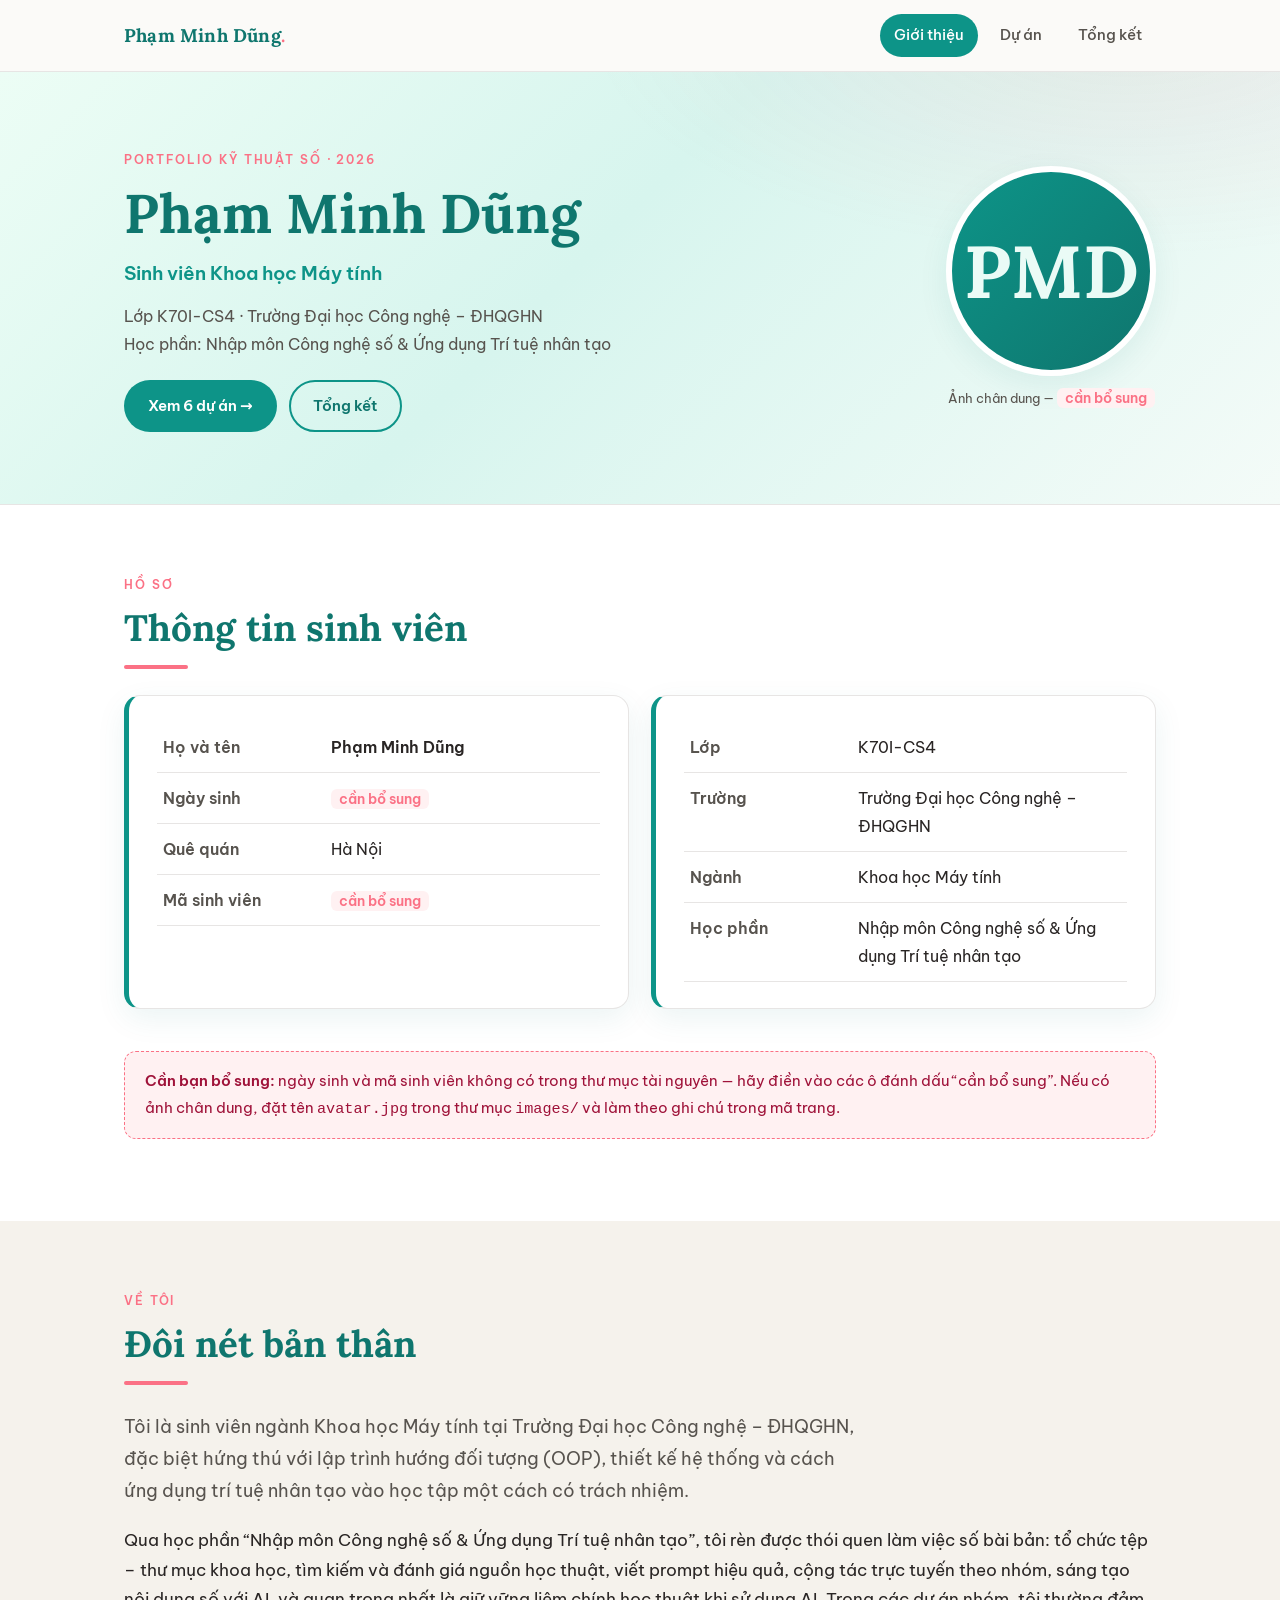
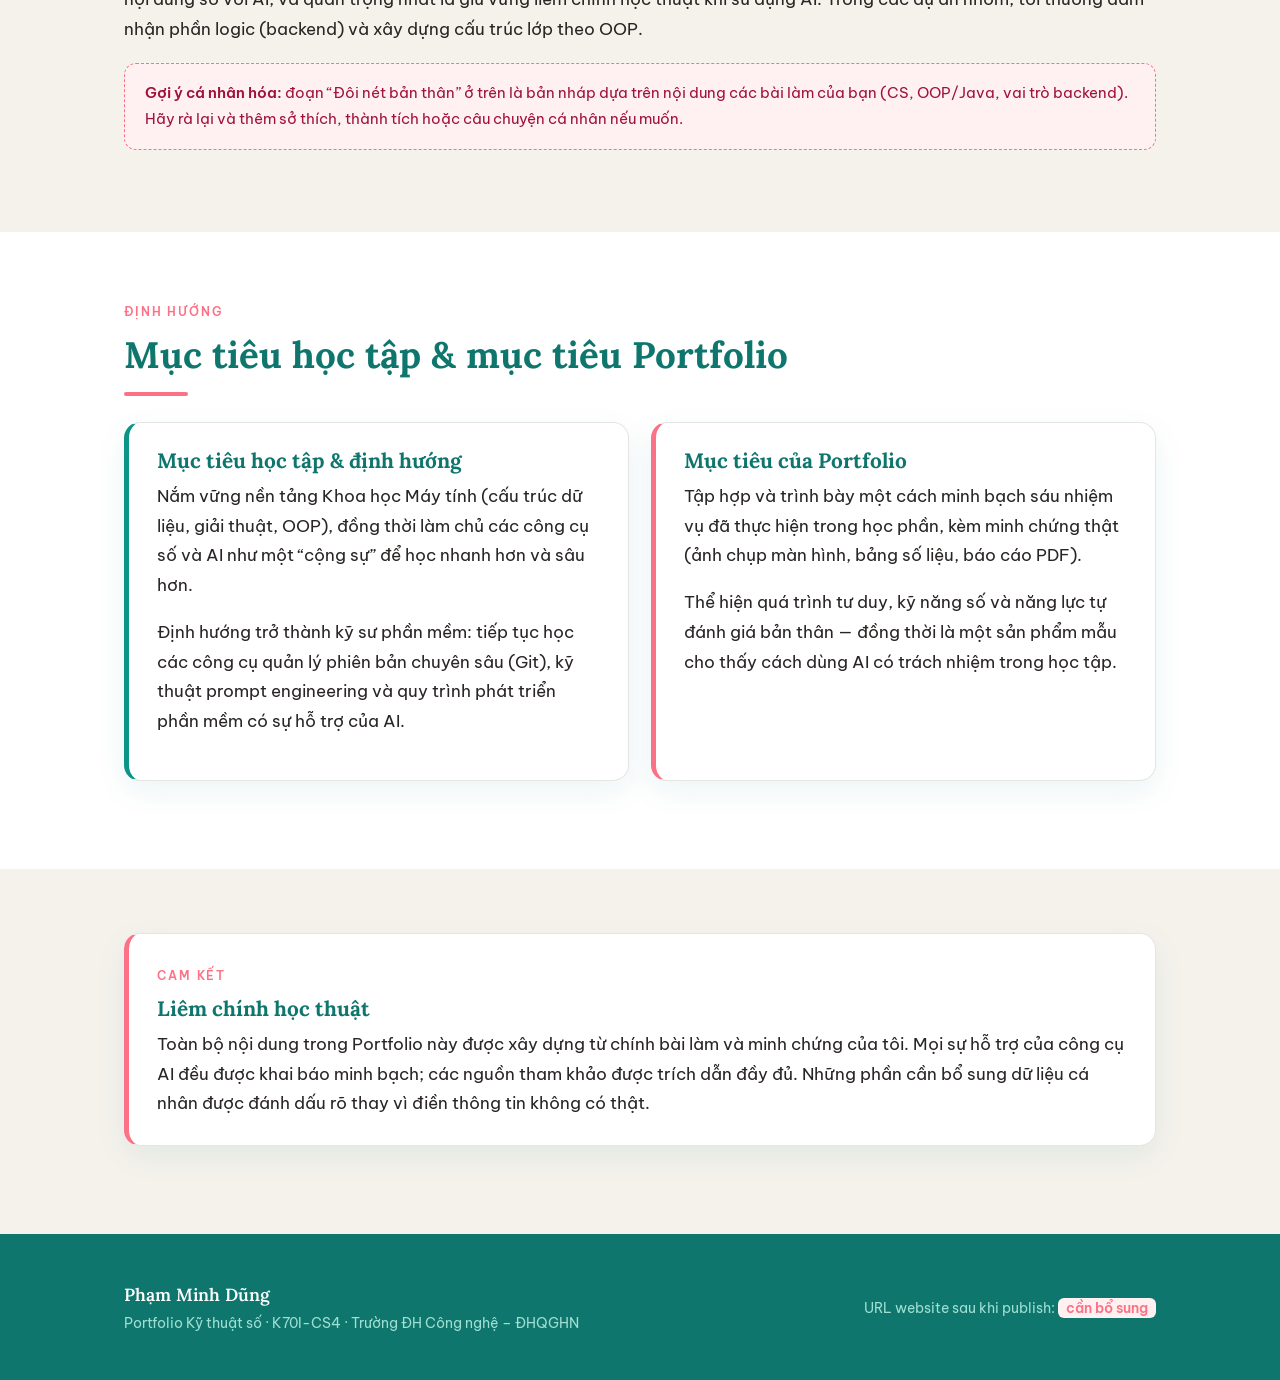
==== index.html @ ff03d9b2 "Add files via upload" ====
<!DOCTYPE html>
<html lang="vi">
<head>
<meta charset="UTF-8">
<meta name="viewport" content="width=device-width, initial-scale=1.0">
<title>Portfolio · Phạm Minh Dũng — Giới thiệu</title>
<meta name="description" content="Portfolio Kỹ thuật số — Phạm Minh Dũng, K70I-CS4, Trường Đại học Công nghệ – ĐHQGHN.">
<link rel="stylesheet" href="styles.css">
</head>
<body>

<!-- NAV -->
<nav class="nav">
  <div class="nav-inner">
    <a class="brand" href="index.html">Phạm Minh Dũng<span>.</span></a>
    <div class="nav-links">
      <a href="index.html" class="active">Giới thiệu</a>
      <a href="du-an.html">Dự án</a>
      <a href="tong-ket.html">Tổng kết</a>
    </div>
  </div>
</nav>

<!-- HERO -->
<header class="hero">
  <div class="hero-inner">
    <div class="hero-text">
      <span class="kicker">Portfolio Kỹ thuật số · 2026</span>
      <h1>Phạm Minh Dũng</h1>
      <div class="hero-role">Sinh viên Khoa học Máy tính</div>
      <p class="hero-meta">Lớp K70I-CS4 · Trường Đại học Công nghệ – ĐHQGHN<br>
      Học phần: Nhập môn Công nghệ số &amp; Ứng dụng Trí tuệ nhân tạo</p>
      <div class="btn-row">
        <a class="btn btn-primary" href="du-an.html">Xem 6 dự án →</a>
        <a class="btn btn-ghost" href="tong-ket.html">Tổng kết</a>
      </div>
    </div>
    <div class="portrait-col">
      <!-- Khi có ảnh chân dung: thay khối dưới bằng <img class="portrait" src="images/avatar.jpg" alt="Phạm Minh Dũng"> -->
      <div class="portrait-ph">PMD</div>
      <div class="portrait-cap">Ảnh chân dung — <span class="todo">cần bổ sung</span></div>
    </div>
  </div>
</header>

<!-- THÔNG TIN SINH VIÊN -->
<section class="section-white">
  <div class="wrap">
    <span class="kicker">Hồ sơ</span>
    <h2>Thông tin sinh viên</h2>
    <div class="divider"></div>
    <div class="grid grid-2">
      <div class="card">
        <table class="info-table">
          <tr><td>Họ và tên</td><td><strong>Phạm Minh Dũng</strong></td></tr>
          <tr><td>Ngày sinh</td><td><span class="todo">cần bổ sung</span></td></tr>
          <tr><td>Quê quán</td><td>Hà Nội</td></tr>
          <tr><td>Mã sinh viên</td><td><span class="todo">cần bổ sung</span></td></tr>
        </table>
      </div>
      <div class="card">
        <table class="info-table">
          <tr><td>Lớp</td><td>K70I-CS4</td></tr>
          <tr><td>Trường</td><td>Trường Đại học Công nghệ – ĐHQGHN</td></tr>
          <tr><td>Ngành</td><td>Khoa học Máy tính</td></tr>
          <tr><td>Học phần</td><td>Nhập môn Công nghệ số &amp; Ứng dụng Trí tuệ nhân tạo</td></tr>
        </table>
      </div>
    </div>
    <div class="note review no-print">
      <strong>Cần bạn bổ sung:</strong> ngày sinh và mã sinh viên không có trong thư mục tài nguyên — hãy điền vào các ô đánh dấu “cần bổ sung”. Nếu có ảnh chân dung, đặt tên <code>avatar.jpg</code> trong thư mục <code>images/</code> và làm theo ghi chú trong mã trang.
    </div>
  </div>
</section>

<!-- ĐÔI NÉT BẢN THÂN -->
<section class="section-alt">
  <div class="wrap">
    <span class="kicker">Về tôi</span>
    <h2>Đôi nét bản thân</h2>
    <div class="divider"></div>
    <p class="lead">Tôi là sinh viên ngành Khoa học Máy tính tại Trường Đại học Công nghệ – ĐHQGHN, đặc biệt hứng thú với lập trình hướng đối tượng (OOP), thiết kế hệ thống và cách ứng dụng trí tuệ nhân tạo vào học tập một cách có trách nhiệm.</p>
    <p>Qua học phần “Nhập môn Công nghệ số &amp; Ứng dụng Trí tuệ nhân tạo”, tôi rèn được thói quen làm việc số bài bản: tổ chức tệp – thư mục khoa học, tìm kiếm và đánh giá nguồn học thuật, viết prompt hiệu quả, cộng tác trực tuyến theo nhóm, sáng tạo nội dung số với AI, và quan trọng nhất là giữ vững liêm chính học thuật khi sử dụng AI. Trong các dự án nhóm, tôi thường đảm nhận phần logic (backend) và xây dựng cấu trúc lớp theo OOP.</p>
    <div class="note review no-print"><strong>Gợi ý cá nhân hóa:</strong> đoạn “Đôi nét bản thân” ở trên là bản nháp dựa trên nội dung các bài làm của bạn (CS, OOP/Java, vai trò backend). Hãy rà lại và thêm sở thích, thành tích hoặc câu chuyện cá nhân nếu muốn.</div>
  </div>
</section>

<!-- MỤC TIÊU -->
<section class="section-white">
  <div class="wrap">
    <span class="kicker">Định hướng</span>
    <h2>Mục tiêu học tập &amp; mục tiêu Portfolio</h2>
    <div class="divider"></div>
    <div class="grid grid-2">
      <div class="card">
        <h3>Mục tiêu học tập &amp; định hướng</h3>
        <p>Nắm vững nền tảng Khoa học Máy tính (cấu trúc dữ liệu, giải thuật, OOP), đồng thời làm chủ các công cụ số và AI như một “cộng sự” để học nhanh hơn và sâu hơn.</p>
        <p>Định hướng trở thành kỹ sư phần mềm: tiếp tục học các công cụ quản lý phiên bản chuyên sâu (Git), kỹ thuật prompt engineering và quy trình phát triển phần mềm có sự hỗ trợ của AI.</p>
      </div>
      <div class="card coral">
        <h3>Mục tiêu của Portfolio</h3>
        <p>Tập hợp và trình bày một cách minh bạch sáu nhiệm vụ đã thực hiện trong học phần, kèm minh chứng thật (ảnh chụp màn hình, bảng số liệu, báo cáo PDF).</p>
        <p>Thể hiện quá trình tư duy, kỹ năng số và năng lực tự đánh giá bản thân — đồng thời là một sản phẩm mẫu cho thấy cách dùng AI có trách nhiệm trong học tập.</p>
      </div>
    </div>
  </div>
</section>

<!-- LIÊM CHÍNH -->
<section class="section-alt">
  <div class="wrap">
    <div class="card" style="border-left-color:var(--coral)">
      <span class="kicker">Cam kết</span>
      <h3>Liêm chính học thuật</h3>
      <p style="margin-bottom:0">Toàn bộ nội dung trong Portfolio này được xây dựng từ chính bài làm và minh chứng của tôi. Mọi sự hỗ trợ của công cụ AI đều được khai báo minh bạch; các nguồn tham khảo được trích dẫn đầy đủ. Những phần cần bổ sung dữ liệu cá nhân được đánh dấu rõ thay vì điền thông tin không có thật.</p>
    </div>
  </div>
</section>

<!-- FOOTER -->
<footer class="footer">
  <div class="wrap">
    <div>
      <strong style="color:#fff; font-family:var(--serif); font-size:1.1rem;">Phạm Minh Dũng</strong>
      <div class="small">Portfolio Kỹ thuật số · K70I-CS4 · Trường ĐH Công nghệ – ĐHQGHN</div>
    </div>
    <div class="small">URL website sau khi publish: <span class="todo">cần bổ sung</span></div>
  </div>
</footer>

</body>
</html>
---- styles.css ----
/* =========================================================
   Portfolio — Phạm Minh Dũng
   Phong cách: Editorial / tạp chí · Tông xanh ngọc (teal/emerald)
   Font tiêu đề: Lora (serif) · Thân bài: Be Vietnam Pro (sans)
   ========================================================= */

/* ---------- FONTS (bundled TTF đầy đủ glyph tiếng Việt) ---------- */
@font-face{font-family:'Be Vietnam Pro';font-style:normal;font-weight:400;font-display:swap;
  src:url('fonts/BeVietnamPro_400Regular.ttf') format('truetype');}
@font-face{font-family:'Be Vietnam Pro';font-style:normal;font-weight:500;font-display:swap;
  src:url('fonts/BeVietnamPro_500Medium.ttf') format('truetype');}
@font-face{font-family:'Be Vietnam Pro';font-style:normal;font-weight:600;font-display:swap;
  src:url('fonts/BeVietnamPro_600SemiBold.ttf') format('truetype');}
@font-face{font-family:'Be Vietnam Pro';font-style:normal;font-weight:700;font-display:swap;
  src:url('fonts/BeVietnamPro_700Bold.ttf') format('truetype');}

@font-face{font-family:'Lora';font-style:normal;font-weight:400;font-display:swap;
  src:url('fonts/Lora_400Regular.ttf') format('truetype');}
@font-face{font-family:'Lora';font-style:normal;font-weight:600;font-display:swap;
  src:url('fonts/Lora_600SemiBold.ttf') format('truetype');}
@font-face{font-family:'Lora';font-style:normal;font-weight:700;font-display:swap;
  src:url('fonts/Lora_700Bold.ttf') format('truetype');}

/* ---------- TOKENS ---------- */
:root{
  --teal:#0D9488; --teal-dark:#0F766E; --teal-light:#ECFDF5;
  --coral:#FB7185; --orange:#F97316;
  --cream:#FBFAF8; --white:#FFFFFF; --warm:#F5F2EC;
  --ink:#292524; --muted:#57534E; --line:#E7E5E4;
  --serif:'Lora',Georgia,'Times New Roman',serif;
  --sans:'Be Vietnam Pro','Segoe UI',Roboto,system-ui,sans-serif;
  --maxw:1080px; --radius:16px; --shadow:0 10px 30px rgba(15,118,110,.08);
}
*{box-sizing:border-box;}
html{scroll-behavior:smooth;}
body{
  margin:0; font-family:var(--sans); color:var(--ink);
  background:var(--cream); font-size:17px; line-height:1.75;
  -webkit-font-smoothing:antialiased;
}
h1,h2,h3,h4{font-family:var(--serif); color:var(--teal-dark); line-height:1.2; font-weight:700; margin:0 0 .4em;}
h1{font-size:clamp(2.1rem,5vw,3.4rem);}
h2{font-size:clamp(1.6rem,3.4vw,2.3rem);}
h3{font-size:1.3rem; color:var(--teal-dark);}
h4{font-size:1.08rem; color:var(--ink);}
p{margin:0 0 1em;}
a{color:var(--teal-dark);}
img{max-width:100%; height:auto; display:block;}
strong{font-weight:600;}

/* ---------- NAV ---------- */
.nav{
  position:sticky; top:0; z-index:50;
  background:rgba(251,250,248,.9); backdrop-filter:blur(8px);
  border-bottom:1px solid var(--line);
}
.nav-inner{max-width:var(--maxw); margin:0 auto; padding:14px 24px;
  display:flex; align-items:center; justify-content:space-between; gap:16px;}
.brand{font-family:var(--serif); font-weight:700; color:var(--teal-dark);
  font-size:1.15rem; text-decoration:none; letter-spacing:.2px;}
.brand span{color:var(--coral);}
.nav-links{display:flex; gap:8px; flex-wrap:wrap;}
.nav-links a{
  text-decoration:none; color:var(--muted); font-weight:500; font-size:.96rem;
  padding:8px 14px; border-radius:999px; transition:.2s;
}
.nav-links a:hover{color:var(--teal-dark); background:var(--teal-light);}
.nav-links a.active{color:var(--white); background:var(--teal);}

/* ---------- LAYOUT ---------- */
.wrap{max-width:var(--maxw); margin:0 auto; padding:0 24px;}
section{padding:64px 0;}
.section-alt{background:var(--warm);}
.section-white{background:var(--white);}
.kicker{
  display:inline-block; font-family:var(--sans); font-weight:600;
  text-transform:uppercase; letter-spacing:.16em; font-size:.74rem;
  color:var(--coral); margin-bottom:10px;
}
.lead{font-size:1.15rem; color:var(--muted); max-width:62ch;}
.divider{width:64px; height:4px; background:var(--coral); border-radius:4px; margin:14px 0 26px;}

/* ---------- HERO ---------- */
.hero{
  background:
    radial-gradient(900px 380px at 88% -10%, rgba(251,113,133,.10), transparent 60%),
    linear-gradient(135deg, var(--teal-light) 0%, #D7F5EE 45%, #F4FBF8 100%);
  border-bottom:1px solid var(--line);
}
.hero-inner{max-width:var(--maxw); margin:0 auto; padding:72px 24px;
  display:flex; gap:48px; align-items:center; flex-wrap:wrap;}
.hero-text{flex:1 1 380px;}
.hero-text h1{margin-bottom:.2em;}
.hero-role{font-size:1.2rem; color:var(--teal); font-weight:600; margin-bottom:.6em;}
.hero-meta{color:var(--muted); font-size:1rem;}
.portrait-col{flex:0 0 auto; text-align:center;}
.portrait{
  width:210px; height:210px; border-radius:50%; object-fit:cover;
  border:6px solid var(--white); box-shadow:var(--shadow);
}
.portrait-ph{
  width:210px; height:210px; border-radius:50%;
  background:linear-gradient(135deg,var(--teal),var(--teal-dark));
  color:#EAFBF6; display:flex; align-items:center; justify-content:center;
  font-family:var(--serif); font-size:4.6rem; font-weight:700;
  border:6px solid var(--white); box-shadow:var(--shadow); margin:0 auto;
}
.portrait-cap{font-size:.82rem; color:var(--muted); margin-top:10px;}

/* ---------- BUTTONS ---------- */
.btn{
  display:inline-flex; align-items:center; gap:8px;
  font-family:var(--sans); font-weight:600; font-size:.95rem;
  text-decoration:none; border-radius:999px; padding:11px 22px;
  border:2px solid transparent; transition:.2s; cursor:pointer;
}
.btn-primary{background:var(--teal); color:#fff;}
.btn-primary:hover{background:var(--teal-dark);}
.btn-coral{background:var(--coral); color:#fff;}
.btn-coral:hover{filter:brightness(.95);}
.btn-ghost{background:transparent; color:var(--teal-dark); border-color:var(--teal);}
.btn-ghost:hover{background:var(--teal-light);}
.btn-row{display:flex; gap:12px; flex-wrap:wrap; margin-top:22px;}

/* ---------- CARDS ---------- */
.card{
  background:var(--white); border:1px solid var(--line);
  border-left:5px solid var(--teal); border-radius:var(--radius);
  padding:26px 28px; box-shadow:var(--shadow); margin-bottom:24px;
}
.card.coral{border-left-color:var(--coral);}
.grid{display:grid; gap:22px;}
.grid-2{grid-template-columns:repeat(2,1fr);}
.grid-3{grid-template-columns:repeat(3,1fr);}

/* info table (student profile) */
.info-table{width:100%; border-collapse:collapse; font-size:1rem;}
.info-table td{padding:11px 6px; border-bottom:1px solid var(--line); vertical-align:top;}
.info-table td:first-child{color:var(--muted); font-weight:600; width:38%;}
.todo{color:var(--coral); font-weight:600; background:#FFF1F2;
  padding:1px 8px; border-radius:6px; font-size:.86rem;}

/* note / integrity box */
.note{
  background:var(--teal-light); border:1px dashed var(--teal);
  border-radius:12px; padding:16px 20px; font-size:.95rem; color:var(--teal-dark);
  margin:18px 0;
}
.note strong{color:var(--teal-dark);}
.note.review{background:#FFF1F2; border-color:var(--coral); color:#9F1239;}
.note.review strong{color:#9F1239;}

/* ---------- PROJECT (du-an) ---------- */
.proj{scroll-margin-top:80px; margin-bottom:18px;}
.proj-head{display:flex; align-items:flex-start; gap:18px; margin-bottom:6px;}
.proj-num{
  flex:0 0 auto; width:60px; height:60px; border-radius:16px;
  background:var(--teal); color:#fff; font-family:var(--serif); font-weight:700;
  font-size:1.7rem; display:flex; align-items:center; justify-content:center;
  box-shadow:var(--shadow);
}
.proj-head h2{margin:0;}
.proj-tag{font-size:.82rem; color:var(--coral); font-weight:600;
  text-transform:uppercase; letter-spacing:.12em;}
.block-label{
  font-family:var(--sans); font-weight:700; color:var(--teal-dark);
  font-size:.78rem; text-transform:uppercase; letter-spacing:.12em;
  margin:18px 0 6px; display:flex; align-items:center; gap:8px;
}
.block-label::before{content:""; width:18px; height:3px; background:var(--coral); border-radius:3px;}

/* image gallery */
.shots{display:grid; gap:16px; grid-template-columns:repeat(3,1fr); margin:10px 0 6px;}
.shots.cols-2{grid-template-columns:repeat(2,1fr);}
.shots.cols-1{grid-template-columns:1fr;}
.shot{
  background:var(--white); border:1px solid var(--line); border-radius:12px;
  padding:8px; box-shadow:0 4px 14px rgba(0,0,0,.05);
}
.shot img{border-radius:7px; width:100%;}
.shot figcaption{font-size:.82rem; color:var(--muted); padding:8px 4px 2px; line-height:1.4;}
.shot .step{color:var(--teal); font-weight:600;}
.shot-wide img{max-width:560px; margin:0 auto;}

/* data tables */
.tbl-scroll{overflow-x:auto; margin:8px 0 6px; border-radius:12px; border:1px solid var(--line);}
table.data{width:100%; border-collapse:collapse; font-size:.9rem; background:var(--white);}
table.data th,table.data td{padding:10px 12px; border:1px solid var(--line); text-align:left; vertical-align:top;}
table.data th{background:var(--teal); color:#fff; font-weight:600; font-family:var(--sans);}
table.data tr:nth-child(even) td{background:#FBFBFA;}
table.data td.center,table.data th.center{text-align:center;}
.rank{display:inline-block; min-width:26px; text-align:center; font-weight:700;
  color:#fff; background:var(--teal); border-radius:6px; padding:1px 6px;}
.rank.r5{background:#0F766E;} .rank.r4{background:#0D9488;}
.rank.r3{background:#F59E0B;} .rank.r2{background:#FB7185;}

/* pill list */
.pills{display:flex; flex-wrap:wrap; gap:8px; margin:6px 0 4px;}
.pill{background:var(--teal-light); color:var(--teal-dark); border:1px solid #BBF1E6;
  border-radius:999px; padding:5px 13px; font-size:.85rem; font-weight:500;}

/* ratio bar */
.ratio{margin:10px 0;}
.ratio .bar{display:flex; height:30px; border-radius:8px; overflow:hidden; border:1px solid var(--line);}
.ratio .seg{display:flex; align-items:center; justify-content:center; color:#fff;
  font-size:.82rem; font-weight:600;}
.ratio .seg.ai{background:var(--teal);}
.ratio .seg.me{background:var(--coral);}

/* TOC chips for projects */
.toc{display:flex; flex-wrap:wrap; gap:10px; margin-top:24px;}
.toc a{text-decoration:none; background:var(--white); border:1px solid var(--line);
  border-left:4px solid var(--teal); border-radius:10px; padding:10px 14px;
  font-size:.9rem; color:var(--ink); font-weight:500; transition:.2s;}
.toc a:hover{background:var(--teal-light); border-left-color:var(--coral);}

/* summary skill cards */
.skill{background:var(--white); border:1px solid var(--line); border-radius:14px;
  border-top:4px solid var(--teal); padding:20px 22px; box-shadow:var(--shadow);}
.skill h4{color:var(--teal-dark); font-family:var(--serif);}

/* ---------- FOOTER ---------- */
.footer{background:var(--teal-dark); color:#CFF3EB; padding:46px 0;}
.footer .wrap{display:flex; justify-content:space-between; gap:20px; flex-wrap:wrap; align-items:center;}
.footer a{color:#fff;}
.footer .small{font-size:.86rem; color:#9FE0D3;}

/* ---------- RESPONSIVE ---------- */
@media (max-width:860px){
  .grid-2,.grid-3{grid-template-columns:1fr;}
  .shots{grid-template-columns:repeat(2,1fr);}
  .hero-inner{padding:48px 24px;}
}
@media (max-width:560px){
  .shots{grid-template-columns:1fr;}
  .nav-links{gap:2px;}
  .nav-links a{padding:7px 10px; font-size:.85rem;}
  section{padding:46px 0;}
}

/* ---------- PRINT / PDF ---------- */
@media print{
  @page{size:A4; margin:14mm 12mm;}
  html,body{background:#fff !important;}
  *{-webkit-print-color-adjust:exact !important; print-color-adjust:exact !important;}
  .nav,.btn,.btn-row,.toc,.no-print{display:none !important;}
  a[href]{text-decoration:none; color:inherit;}
  section{padding:22px 0;}
  .hero{break-after:avoid;}
  .card,.shot,.skill,.proj,figure,table,.note{break-inside:avoid; page-break-inside:avoid;}
  .proj{break-inside:auto;}
  h2,h3{break-after:avoid;}
  .shots{grid-template-columns:repeat(3,1fr); gap:10px;}
  .page-break{break-before:page;}
  .shadow,.card,.skill{box-shadow:none !important;}
}
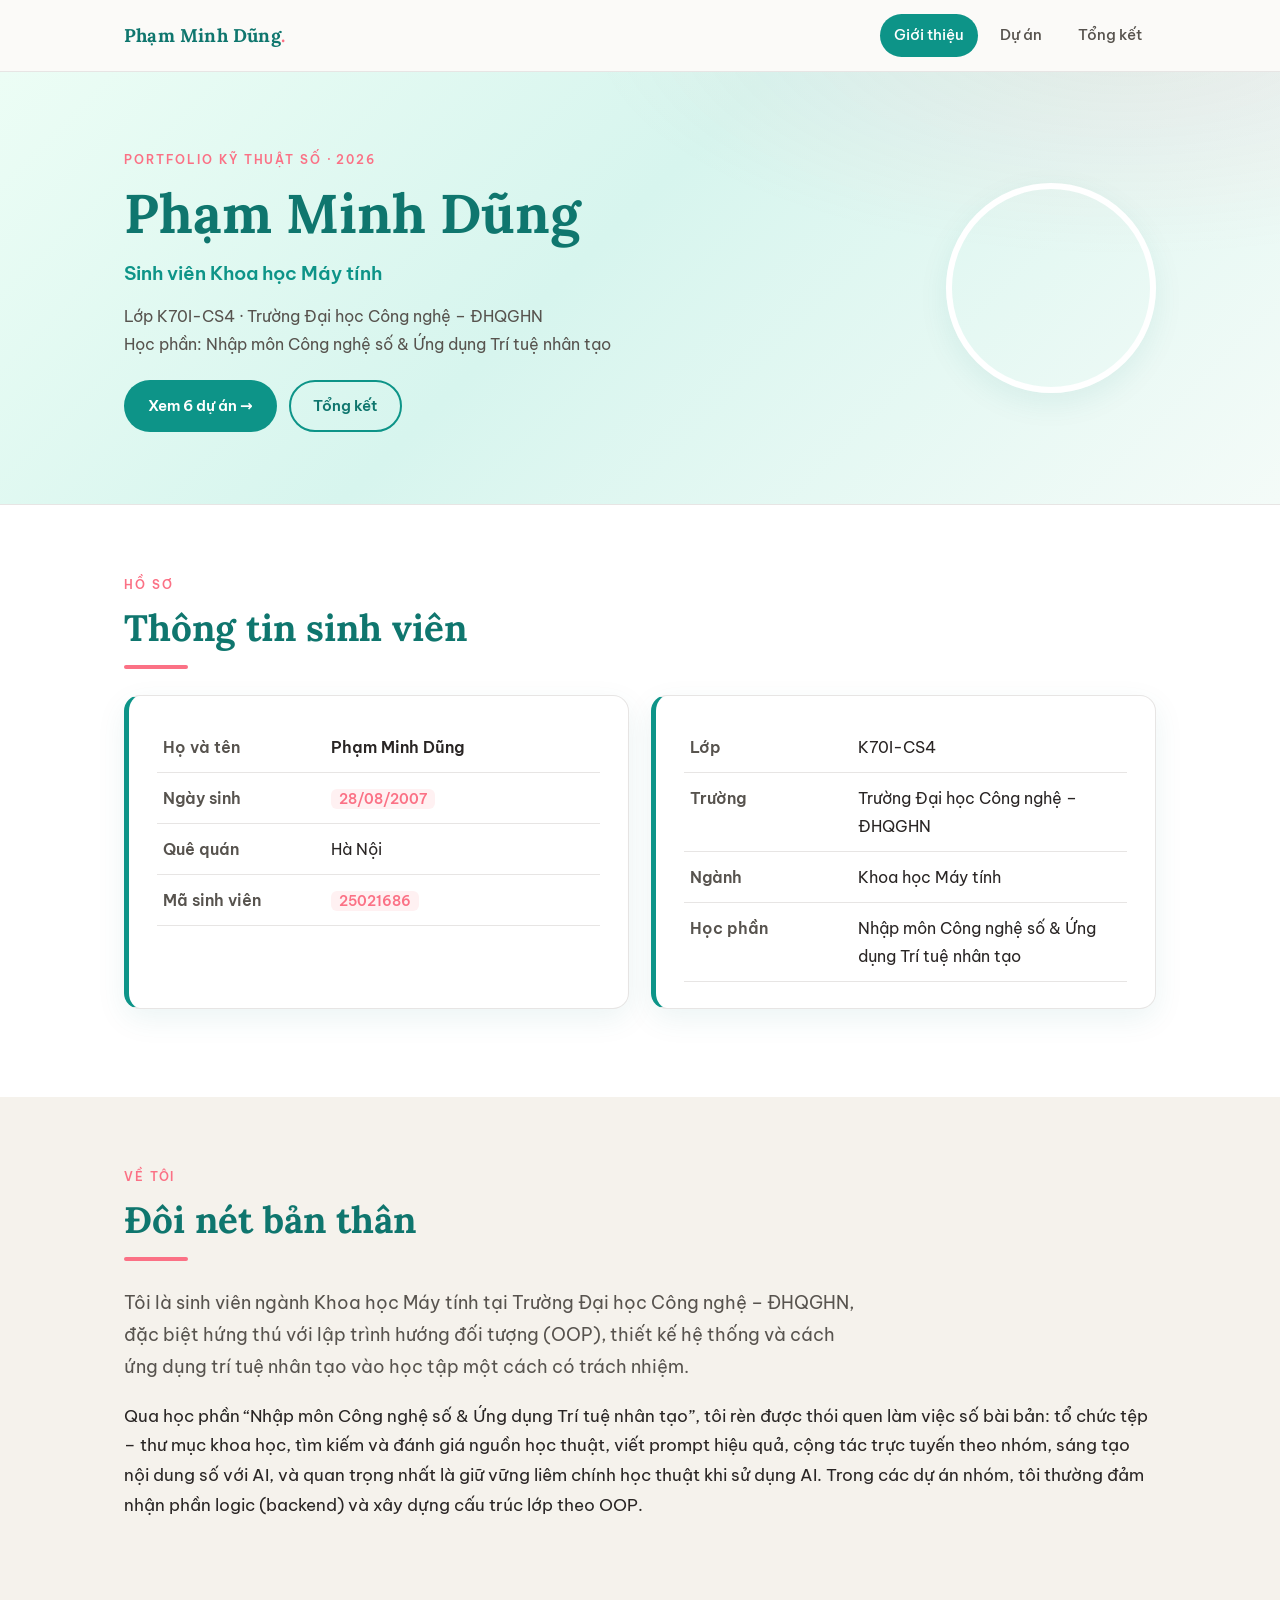
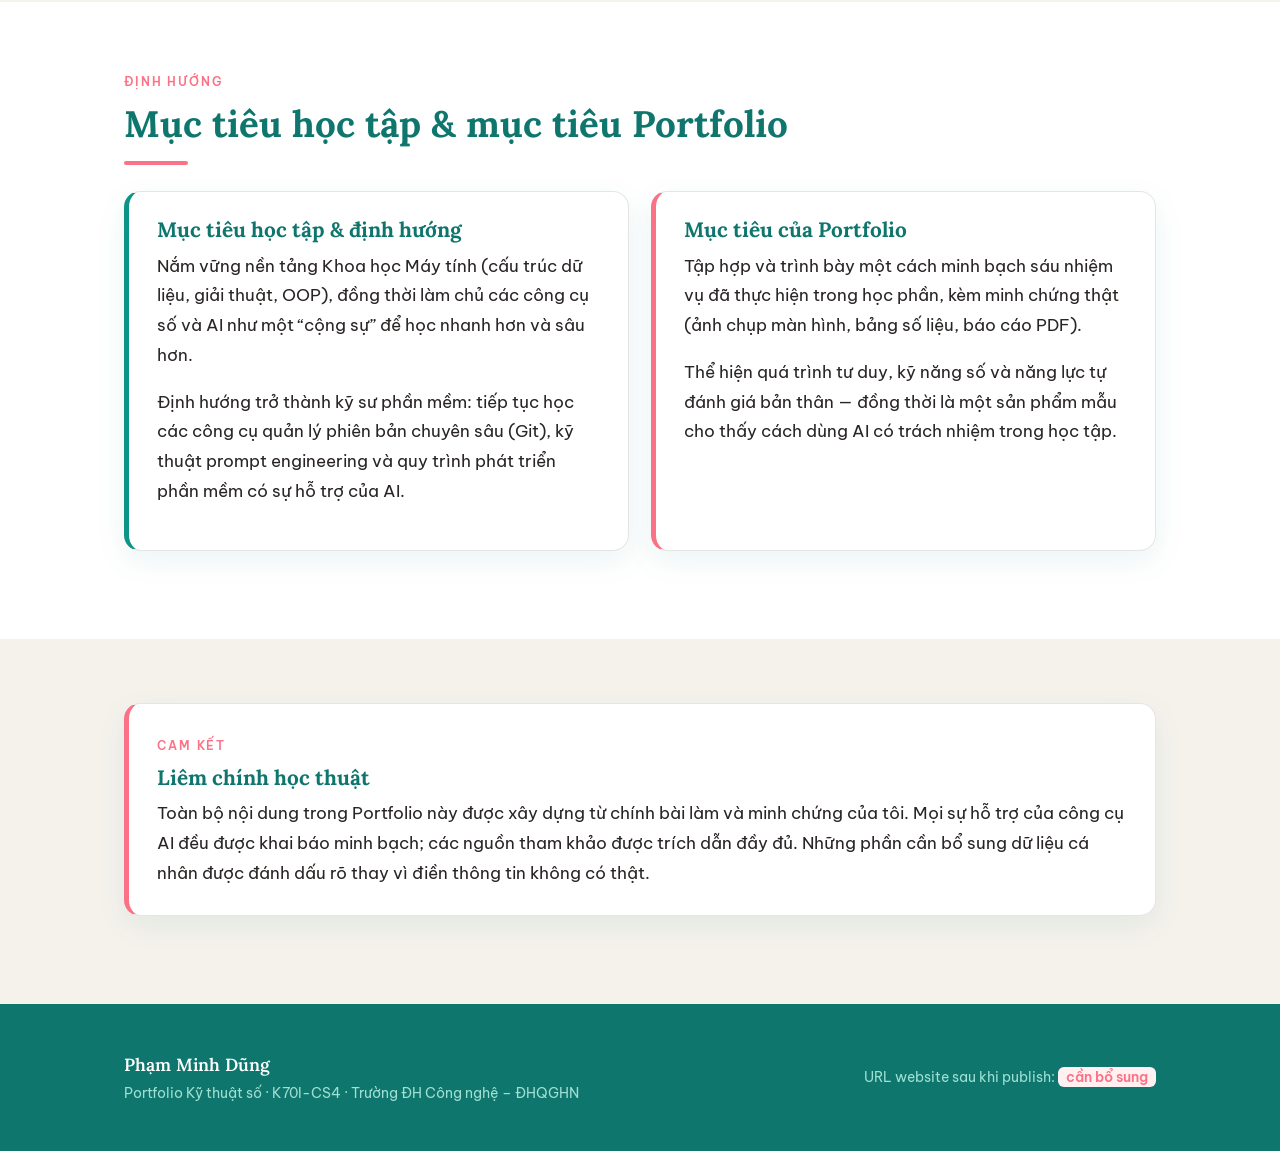
==== commit 6f8c84eb: "Update personal details and add portrait image Updated personal information and added portrait image" ====
--- a/index.html
+++ b/index.html
@@ -37,8 +37,7 @@
     </div>
     <div class="portrait-col">
       <!-- Khi có ảnh chân dung: thay khối dưới bằng <img class="portrait" src="images/avatar.jpg" alt="Phạm Minh Dũng"> -->
-      <div class="portrait-ph">PMD</div>
-      <div class="portrait-cap">Ảnh chân dung — <span class="todo">cần bổ sung</span></div>
+      <div <img class="portrait" src="images/avatar.jpg" alt="Phạm Minh Dũng"></div>
     </div>
   </div>
 </header>
@@ -53,9 +52,9 @@
       <div class="card">
         <table class="info-table">
           <tr><td>Họ và tên</td><td><strong>Phạm Minh Dũng</strong></td></tr>
-          <tr><td>Ngày sinh</td><td><span class="todo">cần bổ sung</span></td></tr>
+          <tr><td>Ngày sinh</td><td><span class="todo">28/08/2007</span></td></tr>
           <tr><td>Quê quán</td><td>Hà Nội</td></tr>
-          <tr><td>Mã sinh viên</td><td><span class="todo">cần bổ sung</span></td></tr>
+          <tr><td>Mã sinh viên</td><td><span class="todo">25021686</span></td></tr>
         </table>
       </div>
       <div class="card">
@@ -67,8 +66,6 @@
         </table>
       </div>
     </div>
-    <div class="note review no-print">
-      <strong>Cần bạn bổ sung:</strong> ngày sinh và mã sinh viên không có trong thư mục tài nguyên — hãy điền vào các ô đánh dấu “cần bổ sung”. Nếu có ảnh chân dung, đặt tên <code>avatar.jpg</code> trong thư mục <code>images/</code> và làm theo ghi chú trong mã trang.
     </div>
   </div>
 </section>
@@ -81,8 +78,7 @@
     <div class="divider"></div>
     <p class="lead">Tôi là sinh viên ngành Khoa học Máy tính tại Trường Đại học Công nghệ – ĐHQGHN, đặc biệt hứng thú với lập trình hướng đối tượng (OOP), thiết kế hệ thống và cách ứng dụng trí tuệ nhân tạo vào học tập một cách có trách nhiệm.</p>
     <p>Qua học phần “Nhập môn Công nghệ số &amp; Ứng dụng Trí tuệ nhân tạo”, tôi rèn được thói quen làm việc số bài bản: tổ chức tệp – thư mục khoa học, tìm kiếm và đánh giá nguồn học thuật, viết prompt hiệu quả, cộng tác trực tuyến theo nhóm, sáng tạo nội dung số với AI, và quan trọng nhất là giữ vững liêm chính học thuật khi sử dụng AI. Trong các dự án nhóm, tôi thường đảm nhận phần logic (backend) và xây dựng cấu trúc lớp theo OOP.</p>
-    <div class="note review no-print"><strong>Gợi ý cá nhân hóa:</strong> đoạn “Đôi nét bản thân” ở trên là bản nháp dựa trên nội dung các bài làm của bạn (CS, OOP/Java, vai trò backend). Hãy rà lại và thêm sở thích, thành tích hoặc câu chuyện cá nhân nếu muốn.</div>
-  </div>
+    
 </section>
 
 <!-- MỤC TIÊU -->
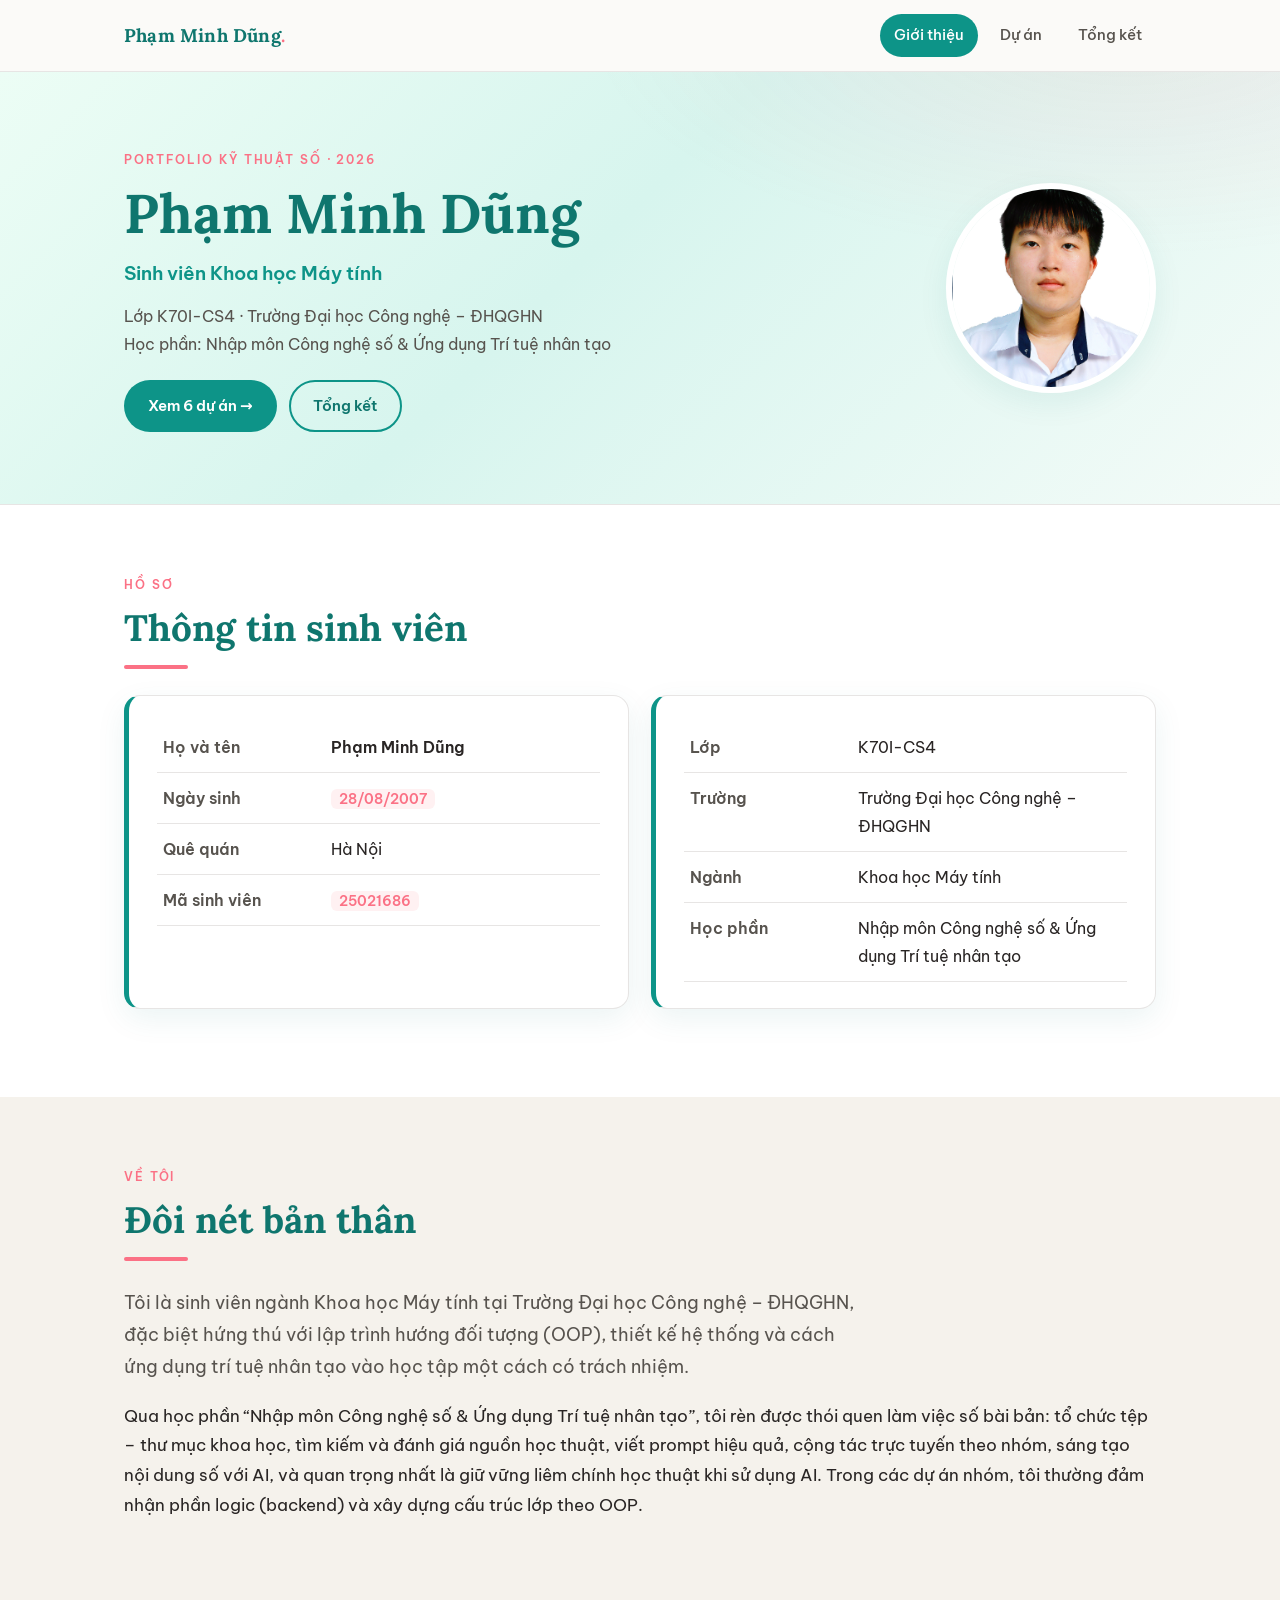
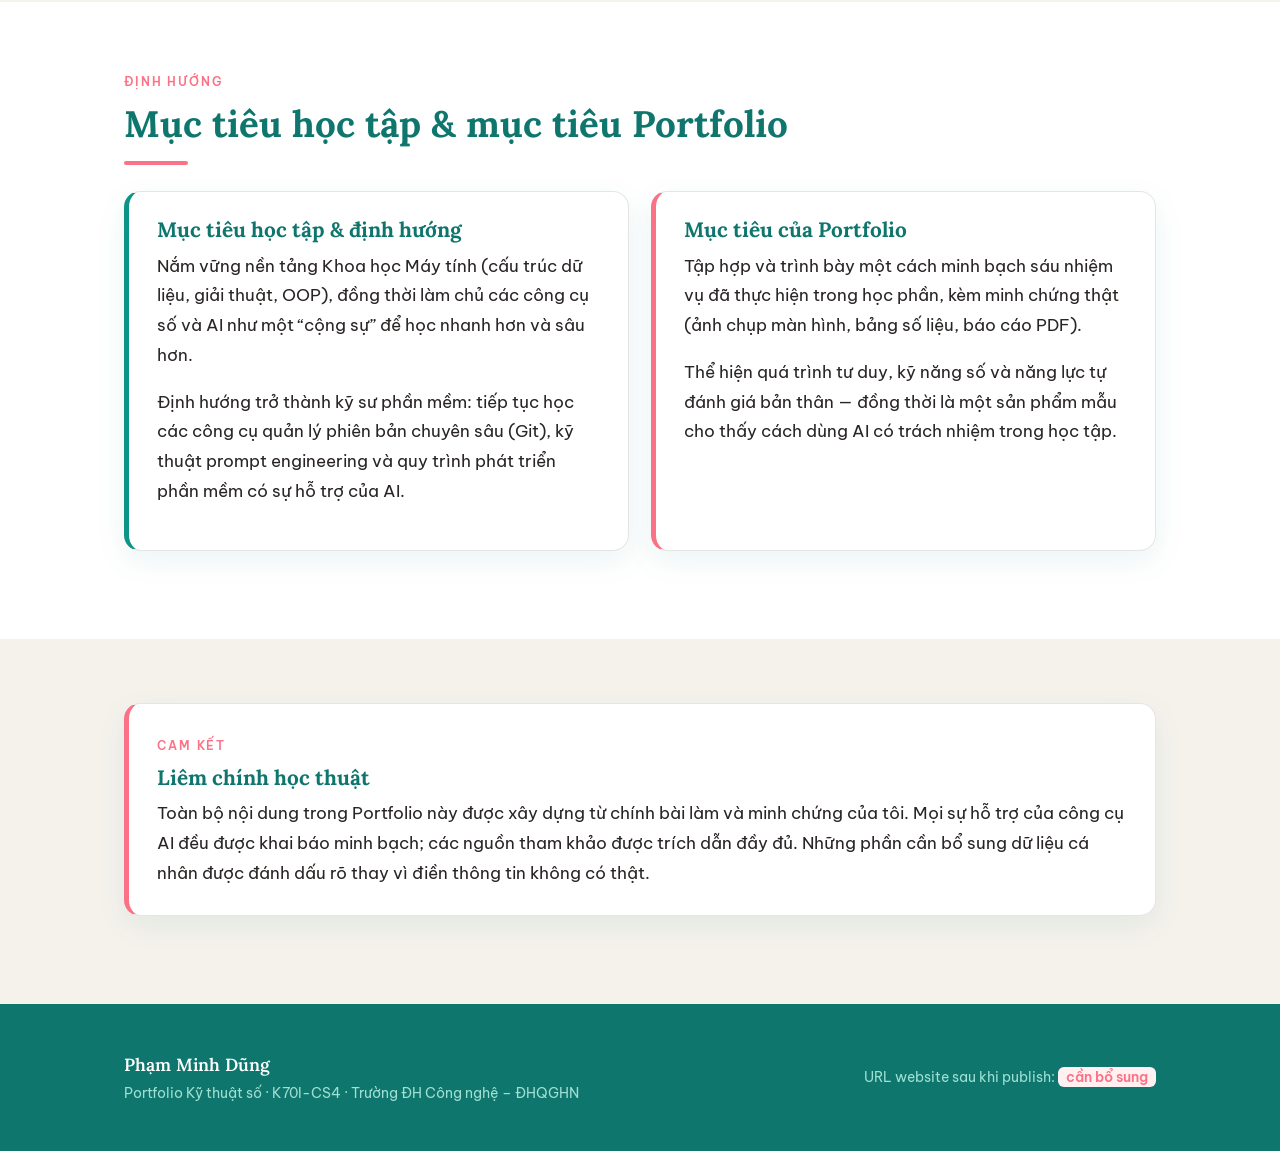
==== commit c61a9707: "Fix HTML structure for portrait image display" ====
--- a/index.html
+++ b/index.html
@@ -37,7 +37,9 @@
     </div>
     <div class="portrait-col">
       <!-- Khi có ảnh chân dung: thay khối dưới bằng <img class="portrait" src="images/avatar.jpg" alt="Phạm Minh Dũng"> -->
-      <div <img class="portrait" src="images/avatar.jpg" alt="Phạm Minh Dũng"></div>
+      <div class="portrait-col">
+  <img class="portrait" src="images/avatar.jpg" alt="Phạm Minh Dũng">
+</div>
     </div>
   </div>
 </header>
